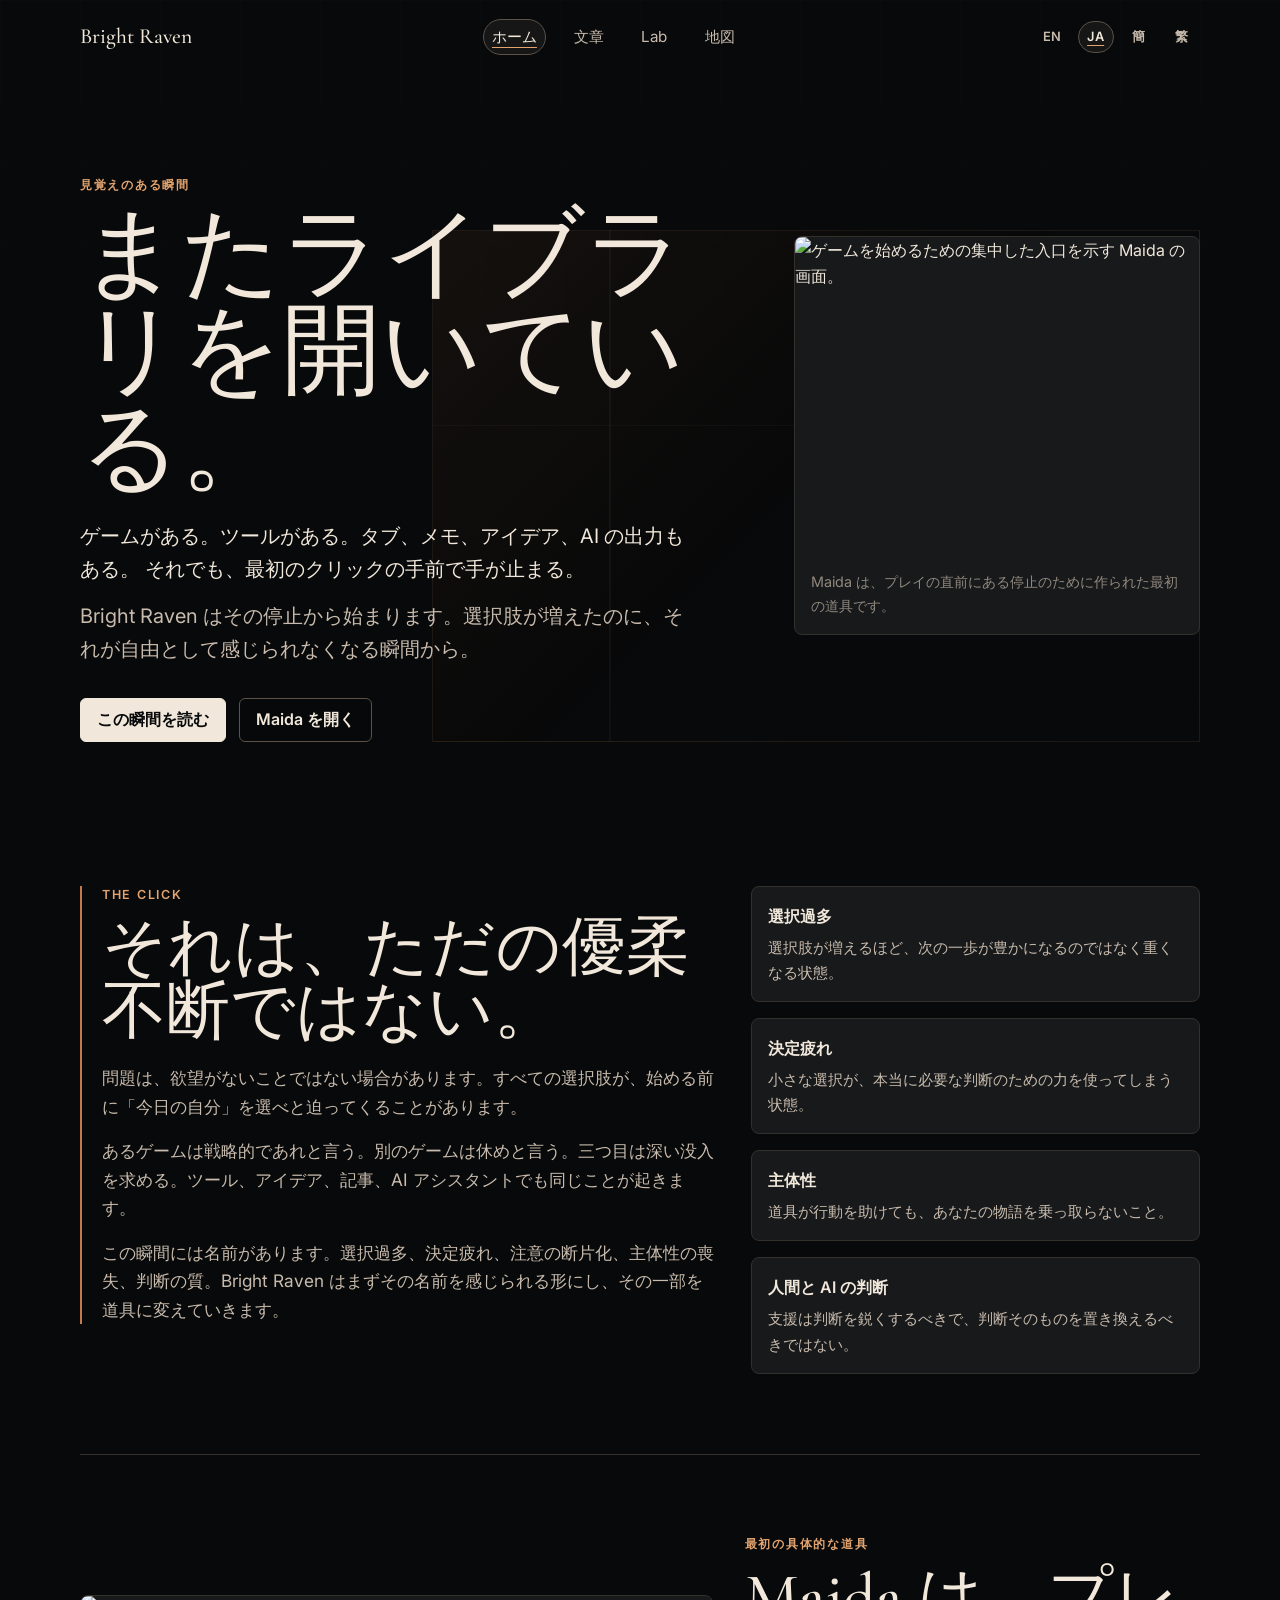
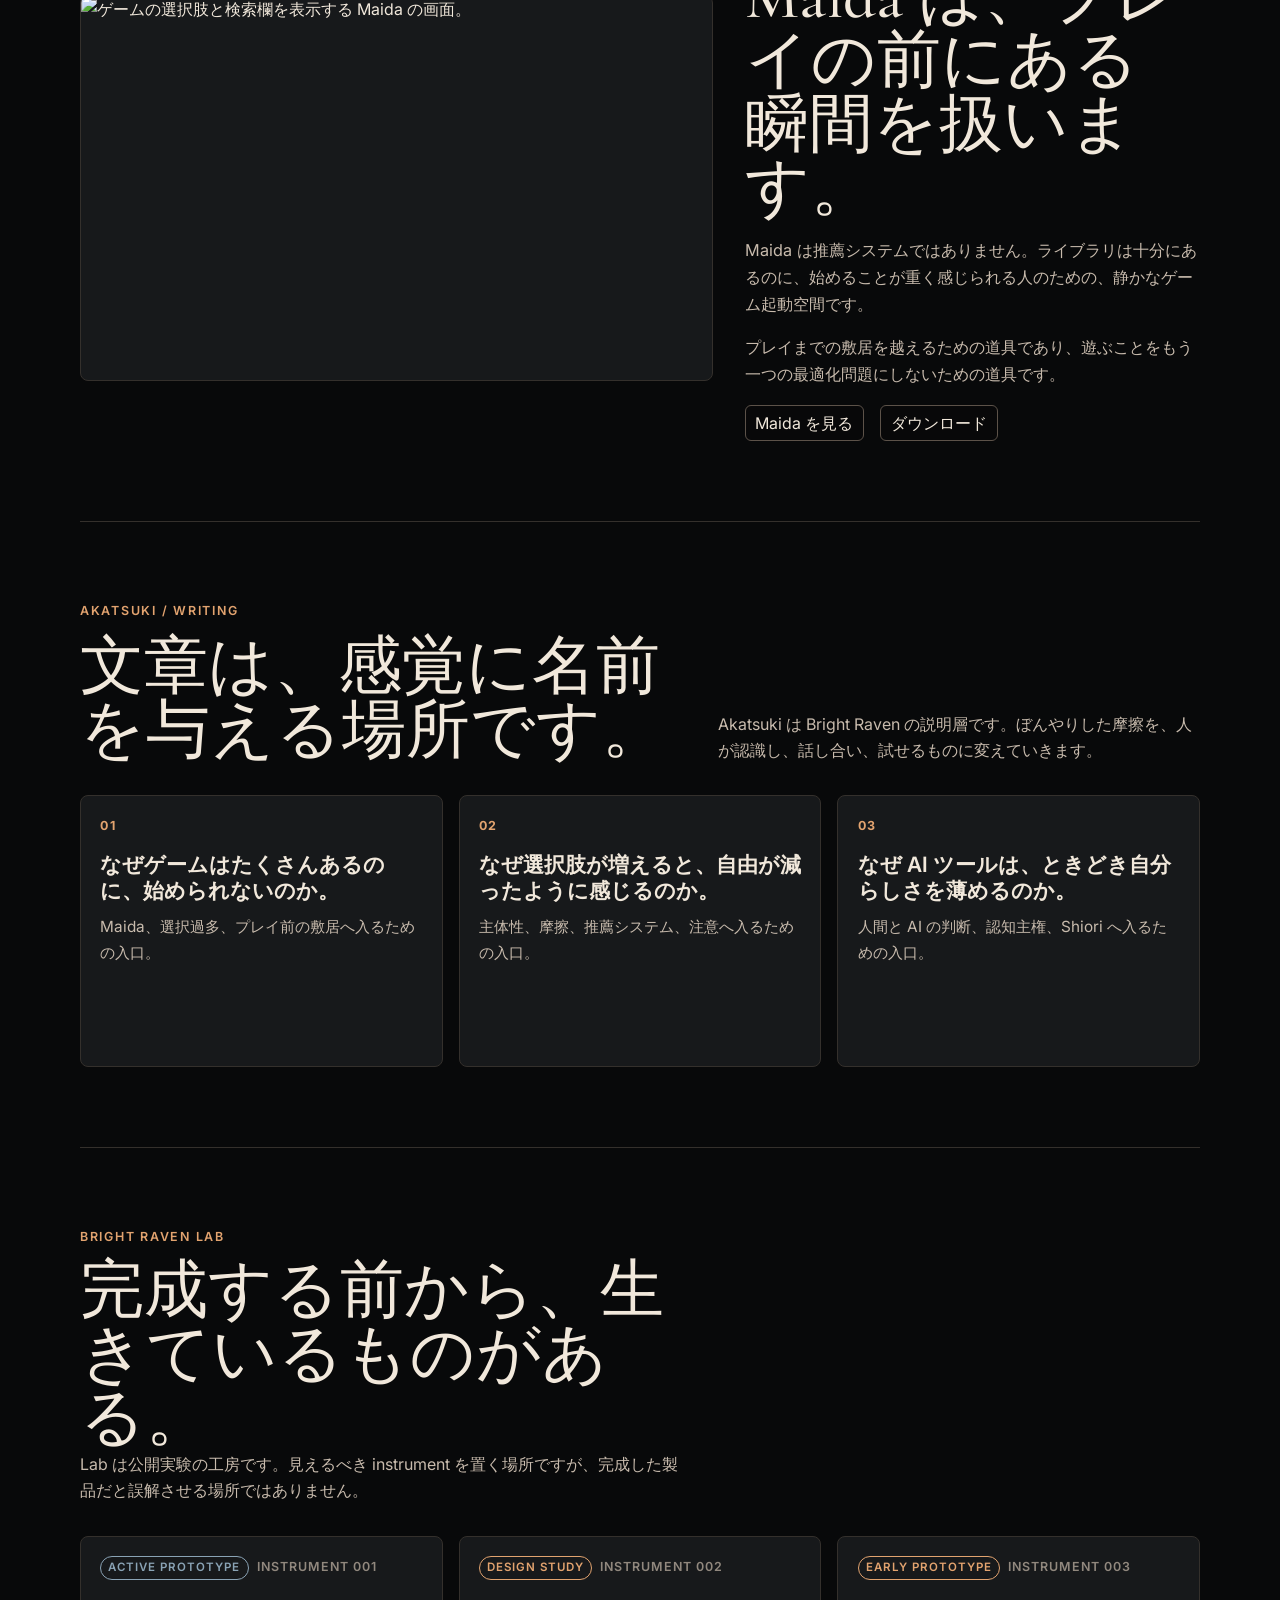
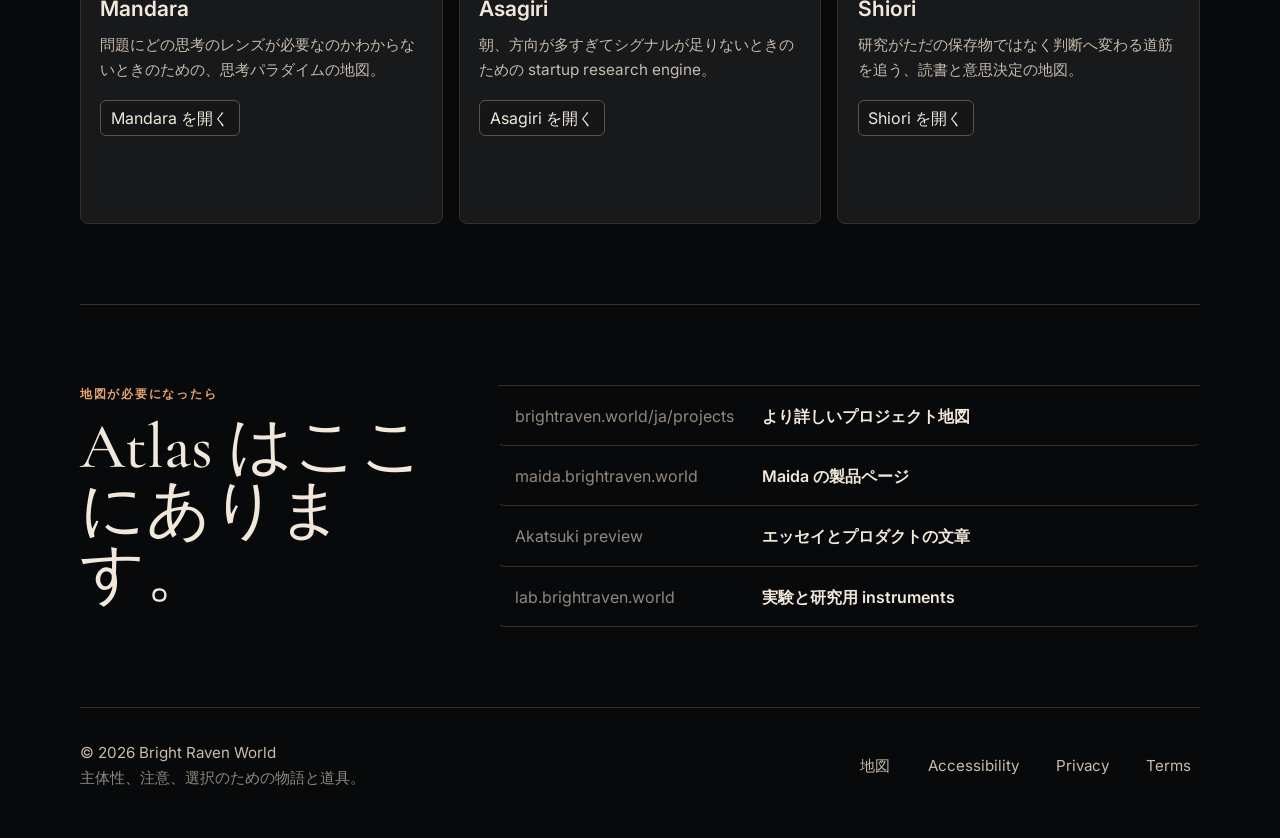
==== ja/index.html @ 1aeaeadc "feat: add multilingual Bright Raven atlas" ====
<!DOCTYPE html>
<html lang="ja">
<head>
  <meta charset="utf-8">
  <meta name="viewport" content="width=device-width, initial-scale=1">
  <title>Bright Raven World - 主体性のための物語と道具</title>
  <meta name="description" content="Bright Raven は、選択、注意、主体性にまつわる見覚えのある瞬間を、物語、エッセイ、道具、研究用 instrument に変えていきます。">
  <meta property="og:title" content="Bright Raven World">
  <meta property="og:description" content="選択肢が増えるほど自由ではなくなる瞬間のための、物語、道具、文章、実験。">
  <meta property="og:type" content="website">
  <meta property="og:url" content="https://brightraven.world/ja/">
  <meta property="og:image" content="https://brightraven.world/maida/screenshots/kamaeView.png">
  <link rel="canonical" href="https://brightraven.world/ja/">
  <link rel="alternate" hreflang="x-default" href="https://brightraven.world/">
  <link rel="alternate" hreflang="en" href="https://brightraven.world/en/">
  <link rel="alternate" hreflang="zh-Hant" href="https://brightraven.world/zh-Hant/">
  <link rel="alternate" hreflang="zh-Hans" href="https://brightraven.world/zh-Hans/">
  <link rel="alternate" hreflang="ja" href="https://brightraven.world/ja/">
  <link rel="icon" href="data:image/svg+xml,%3Csvg xmlns='http://www.w3.org/2000/svg' viewBox='0 0 32 32'%3E%3Crect width='32' height='32' fill='%2308090a'/%3E%3Cpath d='M16 5l8 21-8-5-8 5z' fill='%23e2a36f'/%3E%3C/svg%3E">
  <link rel="preconnect" href="https://fonts.googleapis.com">
  <link rel="preconnect" href="https://fonts.gstatic.com" crossorigin>
  <link href="https://fonts.googleapis.com/css2?family=Cormorant+Garamond:wght@400;500&family=Inter:wght@400;500;600&display=swap" rel="stylesheet">
  <link rel="stylesheet" href="../style.css?v=20260528c">
  <script type="application/ld+json">
  {
    "@context": "https://schema.org",
    "@type": "Organization",
    "name": "Bright Raven",
    "url": "https://brightraven.world/ja/",
    "sameAs": [
      "https://github.com/devBrightRaven"
    ],
    "description": "Bright Raven は、選択、注意、主体性にまつわる見覚えのある瞬間を、物語、エッセイ、道具、研究用 instrument に変えていきます。"
  }
  </script>
</head>
<body>
  <a class="skip-link" href="#main">本文へ移動</a>

  <header class="site-header" aria-label="サイトヘッダー">
    <a class="site-logo" href="/ja/" aria-label="Bright Raven World ホーム">Bright Raven</a>
    <nav class="site-nav" aria-label="メインナビゲーション">
      <a href="/ja/" aria-current="page">ホーム</a>
      <a href="/ja/#writing">文章</a>
      <a href="/ja/#lab">Lab</a>
      <a href="/ja/projects/">地図</a>
    </nav>
    <nav class="language-nav" aria-label="言語">
      <a href="/en/" lang="en">EN</a>
      <a href="/ja/" lang="ja" aria-current="page">JA</a>
      <a href="/zh-Hans/" lang="zh-Hans">簡</a>
      <a href="/zh-Hant/" lang="zh-Hant">繁</a>
    </nav>
  </header>

  <main id="main">
    <section class="hero story-hero" aria-labelledby="hero-title">
      <div class="hero-inner">
        <p class="eyebrow">見覚えのある瞬間</p>
        <h1 id="hero-title">またライブラリを開いている。</h1>
        <p class="hero-copy">
          ゲームがある。ツールがある。タブ、メモ、アイデア、AI の出力もある。
          それでも、最初のクリックの手前で手が止まる。
        </p>
        <p class="hero-copy hero-copy-muted">
          Bright Raven はその停止から始まります。選択肢が増えたのに、それが自由として感じられなくなる瞬間から。
        </p>
        <div class="hero-actions" aria-label="主要アクション">
          <a class="button button-primary" href="#story">この瞬間を読む</a>
          <a class="button button-secondary" href="https://maida.brightraven.world/">Maida を開く</a>
        </div>
      </div>
      <figure class="hero-visual">
        <img src="../maida/screenshots/kamaeView.png" alt="ゲームを始めるための集中した入口を示す Maida の画面。">
        <figcaption>Maida は、プレイの直前にある停止のために作られた最初の道具です。</figcaption>
      </figure>
    </section>

    <section class="section story-section" id="story" aria-labelledby="story-heading">
      <div class="story-panel">
        <p class="eyebrow">The click</p>
        <h2 id="story-heading">それは、ただの優柔不断ではない。</h2>
        <div class="story-copy">
          <p>問題は、欲望がないことではない場合があります。すべての選択肢が、始める前に「今日の自分」を選べと迫ってくることがあります。</p>
          <p>あるゲームは戦略的であれと言う。別のゲームは休めと言う。三つ目は深い没入を求める。ツール、アイデア、記事、AI アシスタントでも同じことが起きます。</p>
          <p>この瞬間には名前があります。選択過多、決定疲れ、注意の断片化、主体性の喪失、判断の質。Bright Raven はまずその名前を感じられる形にし、その一部を道具に変えていきます。</p>
        </div>
      </div>
      <div class="naming-grid" aria-label="名前を与えられた経験">
        <article class="name-card">
          <span>選択過多</span>
          <p>選択肢が増えるほど、次の一歩が豊かになるのではなく重くなる状態。</p>
        </article>
        <article class="name-card">
          <span>決定疲れ</span>
          <p>小さな選択が、本当に必要な判断のための力を使ってしまう状態。</p>
        </article>
        <article class="name-card">
          <span>主体性</span>
          <p>道具が行動を助けても、あなたの物語を乗っ取らないこと。</p>
        </article>
        <article class="name-card">
          <span>人間と AI の判断</span>
          <p>支援は判断を鋭くするべきで、判断そのものを置き換えるべきではない。</p>
        </article>
      </div>
    </section>

    <section class="section feature-section" aria-labelledby="maida-heading">
      <div class="feature-media">
        <img src="../maida/screenshots/kamaeView_search.png" alt="ゲームの選択肢と検索欄を表示する Maida の画面。">
      </div>
      <div class="feature-copy">
        <p class="eyebrow">最初の具体的な道具</p>
        <h2 id="maida-heading">Maida は、プレイの前にある瞬間を扱います。</h2>
        <p>Maida は推薦システムではありません。ライブラリは十分にあるのに、始めることが重く感じられる人のための、静かなゲーム起動空間です。</p>
        <p>プレイまでの敷居を越えるための道具であり、遊ぶことをもう一つの最適化問題にしないための道具です。</p>
        <div class="link-row">
          <a href="https://maida.brightraven.world/">Maida を見る</a>
          <a href="https://github.com/devBrightRaven/maida/releases/latest">ダウンロード</a>
        </div>
      </div>
    </section>

    <section class="section question-section" id="writing" aria-labelledby="writing-heading">
      <div class="section-heading">
        <p class="eyebrow">Akatsuki / Writing</p>
        <h2 id="writing-heading">文章は、感覚に名前を与える場所です。</h2>
        <p>Akatsuki は Bright Raven の説明層です。ぼんやりした摩擦を、人が認識し、話し合い、試せるものに変えていきます。</p>
      </div>
      <div class="question-grid">
        <a class="question-card" href="https://devbrightraven.github.io/akatsuki/">
          <span>01</span>
          <h3>なぜゲームはたくさんあるのに、始められないのか。</h3>
          <p>Maida、選択過多、プレイ前の敷居へ入るための入口。</p>
        </a>
        <a class="question-card" href="https://devbrightraven.github.io/akatsuki/">
          <span>02</span>
          <h3>なぜ選択肢が増えると、自由が減ったように感じるのか。</h3>
          <p>主体性、摩擦、推薦システム、注意へ入るための入口。</p>
        </a>
        <a class="question-card" href="https://devbrightraven.github.io/akatsuki/">
          <span>03</span>
          <h3>なぜ AI ツールは、ときどき自分らしさを薄めるのか。</h3>
          <p>人間と AI の判断、認知主権、Shiori へ入るための入口。</p>
        </a>
      </div>
    </section>

    <section class="section lab-section" id="lab" aria-labelledby="lab-heading">
      <div class="section-heading compact">
        <p class="eyebrow">Bright Raven Lab</p>
        <h2 id="lab-heading">完成する前から、生きているものがある。</h2>
        <p>Lab は公開実験の工房です。見えるべき instrument を置く場所ですが、完成した製品だと誤解させる場所ではありません。</p>
      </div>
      <div class="instrument-grid">
        <article class="instrument-card">
          <div class="project-kicker">
            <span class="status status-preview">Active prototype</span>
            <span>Instrument 001</span>
          </div>
          <h3>Mandara</h3>
          <p>問題にどの思考のレンズが必要なのかわからないときのための、思考パラダイムの地図。</p>
          <a class="text-link" href="https://lab.brightraven.world/mandara/">Mandara を開く</a>
        </article>
        <article class="instrument-card">
          <div class="project-kicker">
            <span class="status status-research">Design study</span>
            <span>Instrument 002</span>
          </div>
          <h3>Asagiri</h3>
          <p>朝、方向が多すぎてシグナルが足りないときのための startup research engine。</p>
          <a class="text-link" href="https://lab.brightraven.world/asagiri/">Asagiri を開く</a>
        </article>
        <article class="instrument-card">
          <div class="project-kicker">
            <span class="status status-planned">Early prototype</span>
            <span>Instrument 003</span>
          </div>
          <h3>Shiori</h3>
          <p>研究がただの保存物ではなく判断へ変わる道筋を追う、読書と意思決定の地図。</p>
          <a class="text-link" href="https://lab.brightraven.world/shiori/">Shiori を開く</a>
        </article>
      </div>
    </section>

    <section class="section split-section" aria-labelledby="routes-heading">
      <div>
        <p class="eyebrow">地図が必要になったら</p>
        <h2 id="routes-heading">Atlas はここにあります。</h2>
      </div>
      <div class="route-list">
        <a class="route-item" href="/ja/projects/">
          <span>brightraven.world/ja/projects</span>
          <strong>より詳しいプロジェクト地図</strong>
        </a>
        <a class="route-item" href="https://maida.brightraven.world/">
          <span>maida.brightraven.world</span>
          <strong>Maida の製品ページ</strong>
        </a>
        <a class="route-item" href="https://devbrightraven.github.io/akatsuki/">
          <span>Akatsuki preview</span>
          <strong>エッセイとプロダクトの文章</strong>
        </a>
        <a class="route-item" href="https://lab.brightraven.world/">
          <span>lab.brightraven.world</span>
          <strong>実験と研究用 instruments</strong>
        </a>
      </div>
    </section>
  </main>

  <footer class="site-footer">
    <div>
      <p>&copy; 2026 Bright Raven World</p>
      <p>主体性、注意、選択のための物語と道具。</p>
    </div>
    <nav aria-label="フッター">
      <a href="/ja/projects/">地図</a>
      <a href="/accessibility/">Accessibility</a>
      <a href="/privacy.html">Privacy</a>
      <a href="/terms.html">Terms</a>
    </nav>
  </footer>
</body>
</html>
---- style.css ----
:root {
  color-scheme: dark;
  --bg: #08090a;
  --bg-elevated: #111315;
  --surface: #17191b;
  --surface-soft: #202326;
  --text: #f1e8db;
  --text-muted: #c8bbad;
  --text-soft: #91887e;
  --line: #34302c;
  --line-strong: #5c5249;
  --accent: #c47a4a;
  --accent-strong: #e2a36f;
  --moss: #8ea17b;
  --blue: #8aa3b5;
  --hover-bg: rgba(226, 163, 111, 0.1);
  --hover-bg-strong: rgba(226, 163, 111, 0.16);
  --focus-shadow: 0 0 0 4px rgba(226, 163, 111, 0.16);
  --serif: "Cormorant Garamond", Georgia, serif;
  --sans: "Inter", -apple-system, BlinkMacSystemFont, "Segoe UI", Roboto, Helvetica, Arial, sans-serif;
}

*,
*::before,
*::after {
  box-sizing: border-box;
}

html {
  font-size: 16px;
  scroll-behavior: smooth;
}

@media (prefers-reduced-motion: reduce) {
  html {
    scroll-behavior: auto;
  }
}

body {
  margin: 0;
  background: var(--bg);
  color: var(--text);
  font-family: var(--sans);
  line-height: 1.65;
  -webkit-font-smoothing: antialiased;
  text-rendering: optimizeLegibility;
}

body::before {
  content: "";
  position: fixed;
  inset: 0;
  pointer-events: none;
  background:
    linear-gradient(90deg, rgba(255,255,255,0.025) 1px, transparent 1px),
    linear-gradient(180deg, rgba(255,255,255,0.018) 1px, transparent 1px);
  background-size: 80px 80px;
  mask-image: linear-gradient(to bottom, rgba(0,0,0,0.5), transparent 70%);
}

img {
  display: block;
  max-width: 100%;
  height: auto;
}

a {
  color: var(--text);
  text-decoration-color: rgba(196, 122, 74, 0.72);
  text-decoration-thickness: 1px;
  text-underline-offset: 0.2em;
  transition: color 0.18s ease, border-color 0.18s ease, background 0.18s ease;
}

a:hover {
  color: var(--accent-strong);
}

a:focus-visible,
button:focus-visible {
  outline: 2px solid var(--accent-strong);
  outline-offset: 4px;
  border-radius: 4px;
  box-shadow: var(--focus-shadow);
}

p,
h1,
h2,
h3 {
  margin: 0;
}

p {
  color: var(--text-muted);
}

.skip-link {
  position: fixed;
  left: 1rem;
  top: 1rem;
  z-index: 100;
  transform: translateY(-140%);
  background: var(--text);
  color: var(--bg);
  padding: 0.6rem 0.8rem;
  border-radius: 4px;
}

.skip-link:focus {
  transform: translateY(0);
}

.site-header {
  position: absolute;
  top: 0;
  left: 0;
  right: 0;
  z-index: 20;
  display: flex;
  align-items: center;
  justify-content: space-between;
  gap: 1rem;
  width: min(1120px, calc(100% - 2rem));
  margin: 0 auto;
  padding: 1.2rem 0;
}

.site-logo {
  color: var(--text);
  font-family: var(--serif);
  font-size: 1.35rem;
  font-weight: 500;
  text-decoration: none;
}

.site-nav,
.language-nav,
.site-footer nav {
  display: flex;
  align-items: center;
  flex-wrap: wrap;
  gap: 0.9rem 1.2rem;
}

.site-nav a,
.language-nav a,
.site-footer a {
  display: inline-flex;
  align-items: center;
  min-height: 2rem;
  padding: 0.25rem 0.5rem;
  border: 1px solid transparent;
  border-radius: 999px;
  color: var(--text-muted);
  font-size: 0.95rem;
  text-decoration: none;
}

.site-nav a:hover,
.language-nav a:hover,
.site-footer a:hover {
  border-color: var(--accent-strong);
  background: var(--hover-bg);
  color: var(--text);
}

.site-nav a[aria-current="page"],
.language-nav a[aria-current="page"] {
  border-color: var(--line-strong);
  background: rgba(241, 232, 219, 0.06);
  color: var(--text);
  text-decoration: underline;
  text-decoration-color: var(--accent-strong);
  text-underline-offset: 0.35em;
}

.language-nav {
  gap: 0.45rem;
}

.language-nav a {
  display: inline-flex;
  align-items: center;
  justify-content: center;
  min-height: 2rem;
  min-width: 2.25rem;
  padding: 0.25rem 0.45rem;
  border: 1px solid transparent;
  border-radius: 999px;
  font-size: 0.8rem;
  font-weight: 600;
  letter-spacing: 0.04em;
}

.language-nav a:hover,
.language-nav a[aria-current="page"] {
  border-color: var(--line-strong);
}

.hero {
  position: relative;
  isolation: isolate;
  min-height: min(720px, 78svh);
  display: grid;
  grid-template-columns: minmax(0, 0.92fr) minmax(18rem, 0.56fr);
  gap: 3rem;
  align-items: end;
  width: min(1120px, calc(100% - 2rem));
  margin: 0 auto;
  padding: 8rem 0 4rem;
  overflow: hidden;
}

.hero::after {
  content: "";
  position: absolute;
  right: 0;
  bottom: 4rem;
  z-index: -1;
  width: min(48rem, 70vw);
  height: min(32rem, 48vw);
  border: 1px solid rgba(226, 163, 111, 0.12);
  background:
    linear-gradient(135deg, rgba(196, 122, 74, 0.09), transparent 52%),
    linear-gradient(90deg, transparent 0 23%, rgba(255,255,255,0.045) 23% 23.2%, transparent 23.2% 100%),
    linear-gradient(180deg, transparent 0 38%, rgba(255,255,255,0.035) 38% 38.2%, transparent 38.2% 100%);
  opacity: 0.8;
}

.hero-inner {
  padding-top: 3rem;
}

.eyebrow {
  color: var(--accent-strong);
  font-size: 0.78rem;
  font-weight: 600;
  letter-spacing: 0.14em;
  line-height: 1.4;
  margin-bottom: 0.8rem;
  text-transform: uppercase;
}

.hero h1,
.page-hero h1 {
  max-width: 760px;
  color: var(--text);
  font-family: var(--serif);
  font-weight: 500;
  line-height: 0.98;
  letter-spacing: 0;
}

.hero h1 {
  font-size: clamp(3.8rem, 8vw, 6.2rem);
}

.page-hero h1 {
  font-size: clamp(2.8rem, 5.8vw, 4.8rem);
}

.hero-copy {
  max-width: 620px;
  margin-top: 1.4rem;
  color: var(--text);
  font-size: clamp(1.05rem, 2vw, 1.25rem);
}

.hero-map {
  display: grid;
  gap: 0.75rem;
}

.hero-map a {
  display: grid;
  gap: 0.2rem;
  padding: 1rem;
  border: 1px solid var(--line);
  border-radius: 8px;
  background: rgba(23, 25, 27, 0.72);
  text-decoration: none;
}

.hero-map a:hover {
  border-color: var(--accent-strong);
  background: rgba(32, 35, 38, 0.86);
}

.hero-map span {
  color: var(--text-soft);
  font-size: 0.78rem;
  font-weight: 600;
  letter-spacing: 0.08em;
  text-transform: uppercase;
}

.hero-map strong {
  color: var(--text);
  font-size: 1.05rem;
}

.hero-actions {
  display: flex;
  flex-wrap: wrap;
  gap: 0.8rem;
  margin-top: 2rem;
}

.hero-copy + .hero-copy {
  margin-top: 0.85rem;
}

.hero-copy-muted {
  color: var(--text-muted);
}

.hero-visual {
  align-self: center;
  margin: 0;
  border: 1px solid var(--line);
  border-radius: 8px;
  background: var(--surface);
  overflow: hidden;
}

.hero-visual img {
  width: 100%;
  min-height: 20rem;
  object-fit: cover;
  object-position: left center;
}

.hero-visual figcaption {
  padding: 0.85rem 1rem 1rem;
  color: var(--text-soft);
  font-size: 0.9rem;
}

.button {
  display: inline-flex;
  align-items: center;
  justify-content: center;
  min-height: 44px;
  padding: 0.72rem 1rem;
  border: 1px solid var(--line-strong);
  border-radius: 6px;
  font-weight: 600;
  line-height: 1.2;
  text-decoration: none;
  box-shadow: 0 0 0 0 rgba(226, 163, 111, 0);
  transition: color 0.18s ease, border-color 0.18s ease, background 0.18s ease, box-shadow 0.18s ease;
}

.button-primary {
  background: var(--text);
  border-color: var(--text);
  color: var(--bg);
}

.button-primary:hover {
  background: var(--accent-strong);
  border-color: var(--accent-strong);
  color: var(--bg);
  box-shadow: 0 0 0 4px rgba(226, 163, 111, 0.18);
}

.button-secondary {
  background: rgba(8, 9, 10, 0.45);
  color: var(--text);
}

.button-secondary:hover {
  background: var(--hover-bg);
  border-color: var(--accent-strong);
  color: var(--text);
  box-shadow: 0 0 0 4px rgba(226, 163, 111, 0.12);
}

.section {
  width: min(1120px, calc(100% - 2rem));
  margin: 0 auto;
  padding: 5rem 0;
}

.section + .section {
  border-top: 1px solid var(--line);
}

.section-heading {
  display: grid;
  grid-template-columns: minmax(0, 0.78fr) minmax(18rem, 0.62fr);
  gap: 2rem;
  align-items: end;
  margin-bottom: 2rem;
}

.section-heading .eyebrow {
  grid-column: 1 / -1;
  margin-bottom: -1rem;
}

.section-heading.compact {
  display: block;
  max-width: 640px;
}

.section-heading.compact .eyebrow {
  margin-bottom: 0.8rem;
}

.section-heading h2,
.split-section h2,
.page-section h2 {
  color: var(--text);
  font-family: var(--serif);
  font-size: clamp(2.1rem, 5vw, 4rem);
  font-weight: 500;
  line-height: 1;
  letter-spacing: 0;
}

.section-heading p {
  max-width: 600px;
}

.story-section {
  display: grid;
  grid-template-columns: minmax(0, 0.82fr) minmax(18rem, 0.58fr);
  gap: 2.25rem;
  align-items: start;
}

.story-panel {
  padding: 0 0 0 1.25rem;
  border-left: 2px solid var(--accent);
}

.story-panel h2,
.feature-copy h2 {
  color: var(--text);
  font-family: var(--serif);
  font-size: clamp(2.4rem, 5vw, 4.4rem);
  font-weight: 500;
  line-height: 1;
  letter-spacing: 0;
}

.story-copy {
  display: grid;
  gap: 1rem;
  max-width: 720px;
  margin-top: 1.25rem;
}

.story-copy p {
  font-size: 1.08rem;
}

.naming-grid,
.question-grid,
.instrument-grid {
  display: grid;
  gap: 1rem;
}

.naming-grid {
  grid-template-columns: 1fr;
}

.name-card,
.question-card,
.instrument-card {
  border: 1px solid var(--line);
  border-radius: 8px;
  background: var(--surface);
  transition: background 0.18s ease, border-color 0.18s ease, box-shadow 0.18s ease;
}

.name-card {
  padding: 1rem;
}

.name-card span {
  color: var(--text);
  font-weight: 600;
}

.name-card p {
  margin-top: 0.35rem;
  font-size: 0.95rem;
}

.feature-section {
  display: grid;
  grid-template-columns: minmax(0, 1fr) minmax(18rem, 0.72fr);
  gap: 2rem;
  align-items: center;
}

.feature-media {
  border: 1px solid var(--line);
  border-radius: 8px;
  background: var(--surface);
  overflow: hidden;
}

.feature-media img {
  width: 100%;
  min-height: 24rem;
  object-fit: cover;
  object-position: left center;
}

.feature-copy p:not(.eyebrow) {
  margin-top: 1rem;
  font-size: 1.02rem;
}

.question-grid {
  grid-template-columns: repeat(3, minmax(0, 1fr));
}

.question-card {
  display: grid;
  align-content: start;
  min-height: 17rem;
  padding: 1.2rem;
  text-decoration: none;
}

.question-card:hover,
.instrument-card:hover {
  border-color: var(--accent-strong);
  background: var(--surface-soft);
  box-shadow: 0 0 0 3px rgba(226, 163, 111, 0.12);
}

.question-card span {
  color: var(--accent-strong);
  font-size: 0.78rem;
  font-weight: 700;
  letter-spacing: 0.12em;
}

.question-card h3,
.instrument-card h3 {
  color: var(--text);
  font-size: 1.32rem;
  font-weight: 600;
  line-height: 1.22;
  margin: 1rem 0 0.65rem;
}

.question-card p,
.instrument-card p {
  font-size: 0.96rem;
}

.lab-section .section-heading {
  margin-bottom: 2rem;
}

.instrument-grid {
  grid-template-columns: repeat(3, minmax(0, 1fr));
}

.instrument-card {
  min-height: 18rem;
  padding: 1.2rem;
}

.project-grid {
  display: grid;
  grid-template-columns: repeat(3, minmax(0, 1fr));
  gap: 1rem;
}

.project-card {
  min-height: 18rem;
  padding: 1.25rem;
  border: 1px solid var(--line);
  border-radius: 8px;
  background: var(--surface);
}

.project-card h3,
.principle-item h3 {
  color: var(--text);
  font-size: 1.3rem;
  font-weight: 600;
  line-height: 1.25;
  margin: 0.8rem 0 0.55rem;
}

.project-card p,
.principle-item p {
  font-size: 0.98rem;
}

.featured-project {
  grid-column: 1 / -1;
  display: grid;
  grid-template-columns: minmax(0, 1.15fr) minmax(18rem, 0.85fr);
  gap: 1.25rem;
  align-items: stretch;
  padding: 0;
  overflow: hidden;
}

.project-media {
  min-height: 100%;
  background: var(--bg-elevated);
}

.project-media img {
  width: 100%;
  height: 100%;
  min-height: 20rem;
  object-fit: cover;
  object-position: left center;
}

.project-content {
  padding: 1.25rem 1.25rem 1.25rem 0;
}

.project-kicker {
  display: flex;
  align-items: center;
  flex-wrap: wrap;
  gap: 0.5rem;
  color: var(--text-soft);
  font-size: 0.78rem;
  font-weight: 600;
  letter-spacing: 0.08em;
  text-transform: uppercase;
}

.status {
  display: inline-flex;
  align-items: center;
  min-height: 1.5rem;
  padding: 0.15rem 0.45rem;
  border: 1px solid currentColor;
  border-radius: 999px;
  font-size: 0.72rem;
  line-height: 1;
}

.status-active {
  color: var(--moss);
}

.status-preview {
  color: var(--blue);
}

.status-research,
.status-planned,
.status-boundary {
  color: var(--accent-strong);
}

.link-row {
  display: flex;
  flex-wrap: wrap;
  gap: 0.75rem 1rem;
  margin-top: 1.1rem;
}

.link-row a,
.text-link {
  display: inline-flex;
  align-items: center;
  min-height: 2.25rem;
  padding: 0.28rem 0.62rem;
  border: 1px solid var(--line-strong);
  border-radius: 6px;
  background: rgba(8, 9, 10, 0.18);
  line-height: 1.25;
  text-decoration: none;
}

.link-row a:hover,
.text-link:hover {
  border-color: var(--accent-strong);
  background: var(--hover-bg-strong);
  color: var(--text);
  box-shadow: 0 0 0 3px rgba(226, 163, 111, 0.12);
}

.text-link {
  margin-top: 1.1rem;
}

.text-soft {
  color: var(--text-soft);
}

.principles-band {
  display: grid;
  grid-template-columns: minmax(0, 0.6fr) minmax(0, 1fr);
  gap: 2rem;
  align-items: start;
}

.principle-list {
  display: grid;
  gap: 0.8rem;
}

.principle-item {
  padding: 1rem 0 1rem 1.1rem;
  border-left: 2px solid var(--line-strong);
}

.split-section {
  display: grid;
  grid-template-columns: minmax(0, 0.55fr) minmax(0, 1fr);
  gap: 2rem;
}

.route-list {
  display: grid;
  border-top: 1px solid var(--line);
}

.route-item {
  display: grid;
  grid-template-columns: minmax(12rem, 0.55fr) minmax(0, 1fr);
  gap: 1rem;
  padding: 1rem;
  border: 1px solid transparent;
  border-bottom-color: var(--line);
  border-radius: 6px;
  background: transparent;
  text-decoration: none;
}

.route-item:hover {
  border-color: var(--accent-strong);
  background: var(--hover-bg);
  box-shadow: 0 0 0 3px rgba(226, 163, 111, 0.1);
}

.route-item span {
  color: var(--text-soft);
  overflow-wrap: anywhere;
}

.route-item strong {
  color: var(--text);
  font-weight: 600;
}

.page-hero {
  width: min(1120px, calc(100% - 2rem));
  margin: 0 auto;
  padding: 6.5rem 0 2.25rem;
}

.page-hero p:not(.eyebrow) {
  max-width: 680px;
  margin-top: 1.2rem;
  font-size: 1.08rem;
}

.page-section {
  width: min(1120px, calc(100% - 2rem));
  margin: 0 auto;
  padding: 3.5rem 0;
  border-top: 1px solid var(--line);
}

.project-table {
  display: grid;
  gap: 0.75rem;
  margin-top: 1.5rem;
}

.project-row {
  display: grid;
  grid-template-columns: minmax(10rem, 0.48fr) minmax(0, 1fr) minmax(9rem, 0.32fr);
  gap: 1rem;
  align-items: start;
  padding: 1rem;
  border: 1px solid var(--line);
  border-radius: 8px;
  background: var(--surface);
}

.primary-row {
  border-color: rgba(142, 161, 123, 0.55);
  background:
    linear-gradient(90deg, rgba(142, 161, 123, 0.1), transparent 42%),
    var(--surface);
}

.primary-row h3 {
  font-size: 1.22rem;
}

.project-row h3 {
  color: var(--text);
  font-size: 1.05rem;
  margin: 0 0 0.45rem;
}

.project-row p {
  font-size: 0.96rem;
}

.project-row .link-row {
  justify-content: flex-start;
  margin-top: 0;
}

.boundary-note {
  max-width: 760px;
  padding: 1rem;
  border: 1px solid var(--line);
  border-left: 3px solid var(--accent);
  border-radius: 6px;
  background: var(--surface);
}

/* ----- brand style guide ----- */

.guide-grid,
.guide-swatch-grid,
.guide-component-grid {
  display: grid;
  gap: 1rem;
}

.guide-grid {
  grid-template-columns: repeat(2, minmax(0, 1fr));
}

.guide-swatch-grid {
  grid-template-columns: repeat(4, minmax(0, 1fr));
}

.guide-component-grid {
  grid-template-columns: repeat(3, minmax(0, 1fr));
}

.guide-card,
.guide-swatch,
.guide-type-block {
  border: 1px solid var(--line);
  border-radius: 8px;
  background: var(--surface);
}

.guide-card,
.guide-type-block {
  padding: 1.1rem;
}

.guide-card h3,
.guide-type-block h3,
.guide-swatch strong {
  color: var(--text);
  font-size: 1.05rem;
  line-height: 1.25;
}

.guide-card p,
.guide-type-block p,
.guide-swatch span {
  margin-top: 0.5rem;
  font-size: 0.94rem;
}

.guide-swatch {
  overflow: hidden;
}

.guide-color {
  min-height: 5.5rem;
  border-bottom: 1px solid var(--line);
}

.guide-swatch-body {
  padding: 0.9rem;
}

.guide-token {
  color: var(--text-soft);
  font-family: ui-monospace, SFMono-Regular, Consolas, "Liberation Mono", monospace;
  font-size: 0.82rem;
}

.guide-display {
  color: var(--text);
  font-family: var(--serif);
  font-size: clamp(2.1rem, 5vw, 3.7rem);
  line-height: 1;
}

.guide-body-sample {
  max-width: 680px;
  color: var(--text-muted);
  font-size: 1.02rem;
}

.guide-do-dont {
  display: grid;
  grid-template-columns: repeat(2, minmax(0, 1fr));
  gap: 1rem;
}

.guide-list {
  margin: 0.8rem 0 0;
  padding-left: 1.1rem;
  color: var(--text-muted);
}

.guide-list li + li {
  margin-top: 0.4rem;
}

.site-footer {
  display: flex;
  justify-content: space-between;
  gap: 2rem;
  width: min(1120px, calc(100% - 2rem));
  margin: 0 auto;
  padding: 2rem 0 3rem;
  border-top: 1px solid var(--line);
}

.site-footer p {
  font-size: 0.95rem;
}

.site-footer p + p {
  color: var(--text-soft);
}

/* ----- utilities ----- */

.sr-only {
  position: absolute;
  width: 1px;
  height: 1px;
  padding: 0;
  margin: -1px;
  overflow: hidden;
  clip: rect(0, 0, 0, 0);
  white-space: nowrap;
  border: 0;
}

/* ----- policy pages ----- */

.policy-date {
  color: var(--text-soft);
  font-size: 1rem;
  margin-bottom: 2rem;
}

.policy-section {
  margin-bottom: 2.5rem;
}

.policy-section h2 {
  color: var(--text);
  font-size: 1.1rem;
  font-weight: 600;
  margin-bottom: 0.8rem;
}

.policy-section h3 {
  color: var(--text-muted);
  font-size: 1rem;
  font-weight: 600;
  margin: 1.2rem 0 0.5rem;
}

.policy-section p,
.policy-section ul {
  color: var(--text-muted);
  font-size: 1rem;
  margin-bottom: 0.8rem;
}

.policy-section ul {
  padding-left: 1.5rem;
}

.policy-section li {
  margin-bottom: 0.3rem;
}

.container {
  max-width: 760px;
  margin: 0 auto;
  padding: 4rem 1rem;
}

.back-home {
  position: fixed;
  top: 16px;
  left: 16px;
  z-index: 10;
  padding: 6px 10px;
  border: 1px solid var(--line);
  border-radius: 6px;
  background: var(--bg);
  color: var(--text-muted);
  font-size: 14px;
  text-decoration: none;
}

.back-home:hover {
  color: var(--text);
  border-color: var(--accent-strong);
}

.footer-back {
  display: inline-block;
  padding: 6px 10px;
  border: 1px solid transparent;
  border-radius: 6px;
  transition: border-color 0.2s, color 0.2s;
}

.footer-back:hover {
  border-color: var(--accent-strong);
  color: var(--text);
}

.page-title {
  color: var(--text);
  font-size: 1.4rem;
  font-weight: 600;
  margin-bottom: 2rem;
}

table {
  width: 100%;
  border-collapse: collapse;
  font-size: 1rem;
}

th,
td {
  text-align: left;
  padding: 0.75rem 1rem;
  border-bottom: 1px solid var(--line);
  vertical-align: top;
}

th {
  width: 30%;
  color: var(--text-soft);
  font-weight: 600;
  white-space: nowrap;
}

td {
  color: var(--text-muted);
}

@media (max-width: 860px) {
  .site-header,
  .site-footer {
    align-items: flex-start;
    flex-direction: column;
  }

  .hero {
    grid-template-columns: 1fr;
    min-height: auto;
    gap: 2rem;
  }

  .section-heading,
  .story-section,
  .feature-section,
  .principles-band,
  .split-section {
    grid-template-columns: 1fr;
  }

  .project-grid,
  .question-grid,
  .instrument-grid {
    grid-template-columns: 1fr;
  }

  .featured-project {
    grid-column: auto;
    grid-template-columns: 1fr;
  }

  .project-content {
    padding: 0 1.25rem 1.25rem;
  }

  .project-row {
    grid-template-columns: 1fr;
  }

  .feature-section {
    align-items: start;
  }

  .guide-grid,
  .guide-swatch-grid,
  .guide-component-grid,
  .guide-do-dont {
    grid-template-columns: 1fr;
  }
}

@media (max-width: 600px) {
  .site-header {
    position: relative;
    width: min(100% - 1rem, 1120px);
    padding: 0.9rem 0;
  }

  .site-nav {
    gap: 0.65rem 0.9rem;
  }

  .site-nav a,
  .language-nav a,
  .site-footer a {
    font-size: 0.9rem;
  }

  .hero {
    width: min(100% - 2rem, 1120px);
    gap: 1rem;
    padding: 1.75rem 0 0.4rem;
  }

  .page-hero {
    padding: 2.75rem 0 2rem;
  }

  .hero-inner,
  .section,
  .page-hero,
  .page-section,
  .site-footer {
    width: min(100% - 2rem, 1120px);
  }

  .hero h1,
  .page-hero h1 {
    font-size: 2.16rem;
  }

  .hero-inner,
  .hero-map,
  .hero-visual {
    width: 100%;
  }

  .hero-inner {
    padding-top: 0;
  }

  .hero-map {
    gap: 0.5rem;
  }

  .hero-map a {
    grid-template-columns: minmax(7rem, auto) 1fr;
    align-items: baseline;
    padding: 0.65rem 0.75rem;
  }

  .hero-map span {
    font-size: 0.68rem;
  }

  .hero-actions {
    display: grid;
    grid-template-columns: repeat(2, minmax(0, 1fr));
    margin-top: 1rem;
    width: 100%;
  }

  .button {
    width: 100%;
    padding-inline: 0.7rem;
    font-size: 0.9rem;
  }

  .section {
    padding: 3.5rem 0;
  }

  .story-panel {
    padding-left: 1rem;
  }

  .story-panel h2,
  .feature-copy h2 {
    font-size: 2.45rem;
  }

  .hero-copy {
    margin-top: 0.9rem;
    font-size: 0.98rem;
  }

  .hero-copy + .hero-copy {
    margin-top: 0.55rem;
  }

  .hero-visual img,
  .feature-media img {
    min-height: 7rem;
  }

  .hero-visual figcaption {
    padding: 0.55rem 0.75rem 0.7rem;
    font-size: 0.82rem;
  }

  .question-card,
  .instrument-card {
    min-height: auto;
  }

  .project-card {
    min-height: auto;
    padding: 1rem;
  }

  .featured-project {
    padding: 0;
  }

  .project-content {
    padding: 0 1rem 1rem;
  }

  .route-item {
    grid-template-columns: 1fr;
    gap: 0.35rem;
  }

  .container {
    padding: 3rem 1rem;
  }

  th,
  td {
    display: block;
    width: 100%;
    padding: 0.5rem 0;
  }

  th {
    border-bottom: none;
    padding-bottom: 0;
  }

  td {
    padding-top: 0;
    margin-bottom: 1rem;
  }
}
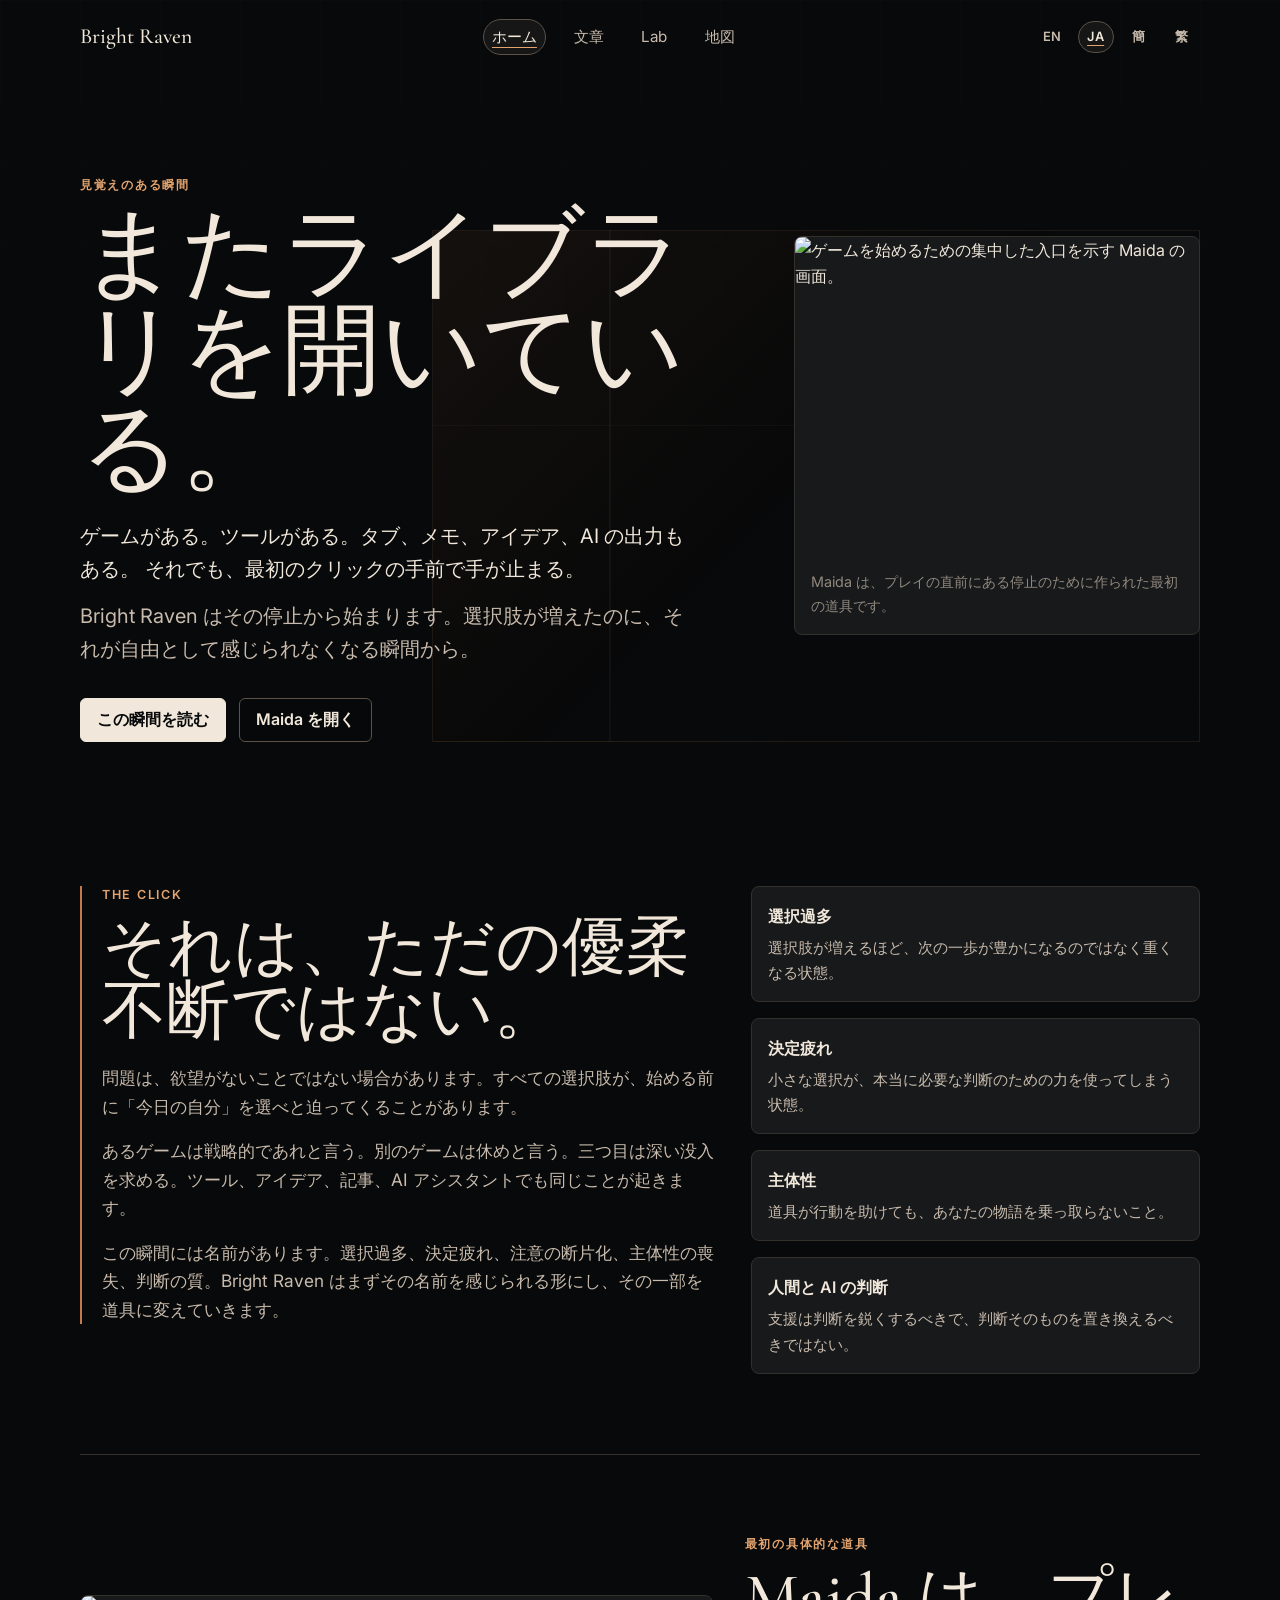
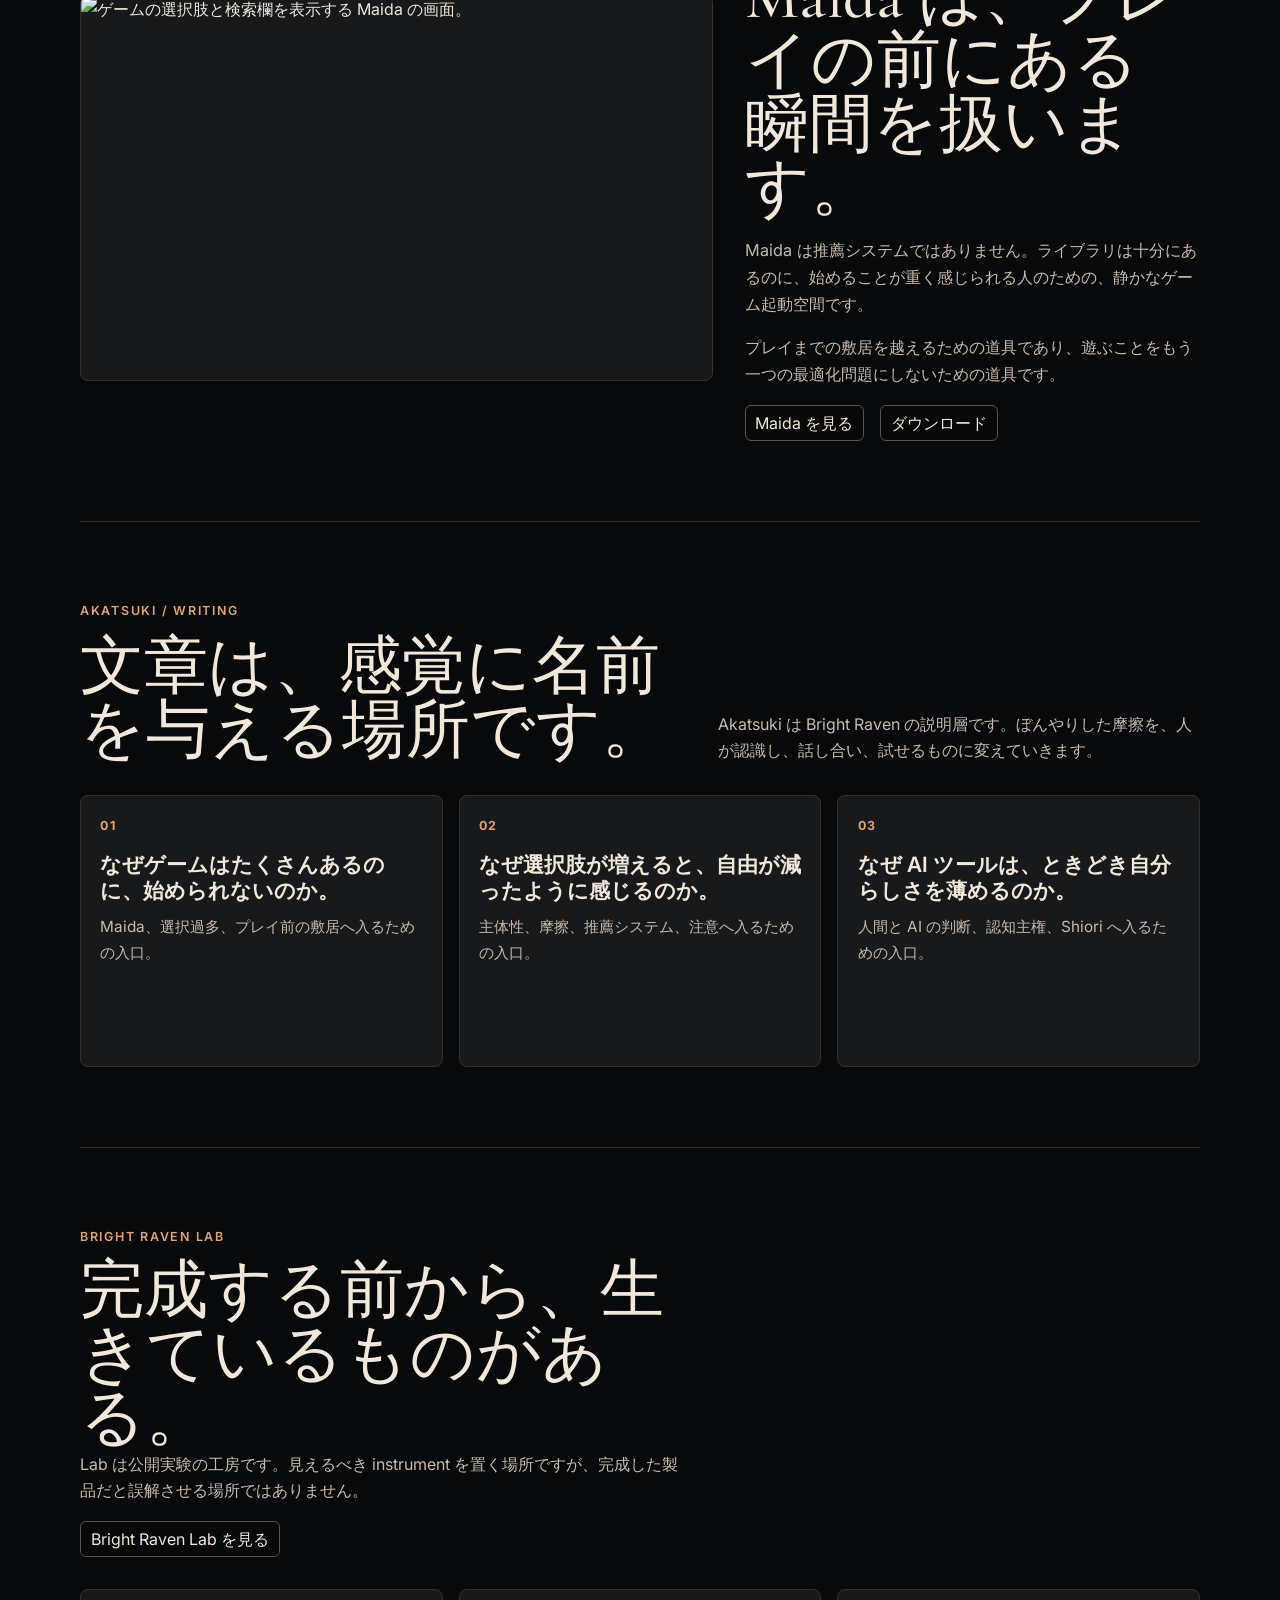
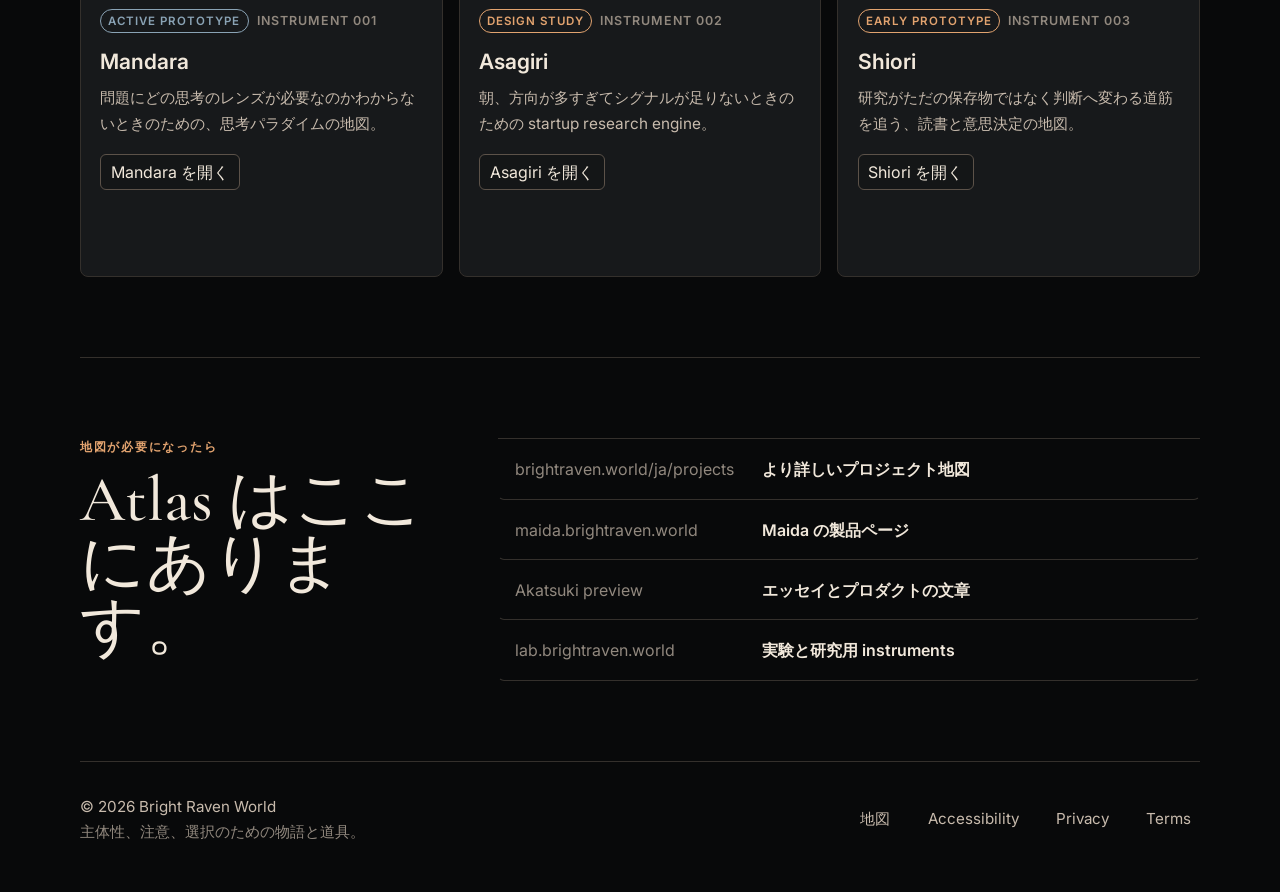
==== commit 622ab802: "feat: add lab entry CTA" ====
--- a/ja/index.html
+++ b/ja/index.html
@@ -152,6 +152,9 @@
         <p class="eyebrow">Bright Raven Lab</p>
         <h2 id="lab-heading">完成する前から、生きているものがある。</h2>
         <p>Lab は公開実験の工房です。見えるべき instrument を置く場所ですが、完成した製品だと誤解させる場所ではありません。</p>
+        <div class="link-row">
+          <a href="https://lab.brightraven.world/">Bright Raven Lab を見る</a>
+        </div>
       </div>
       <div class="instrument-grid">
         <article class="instrument-card">
